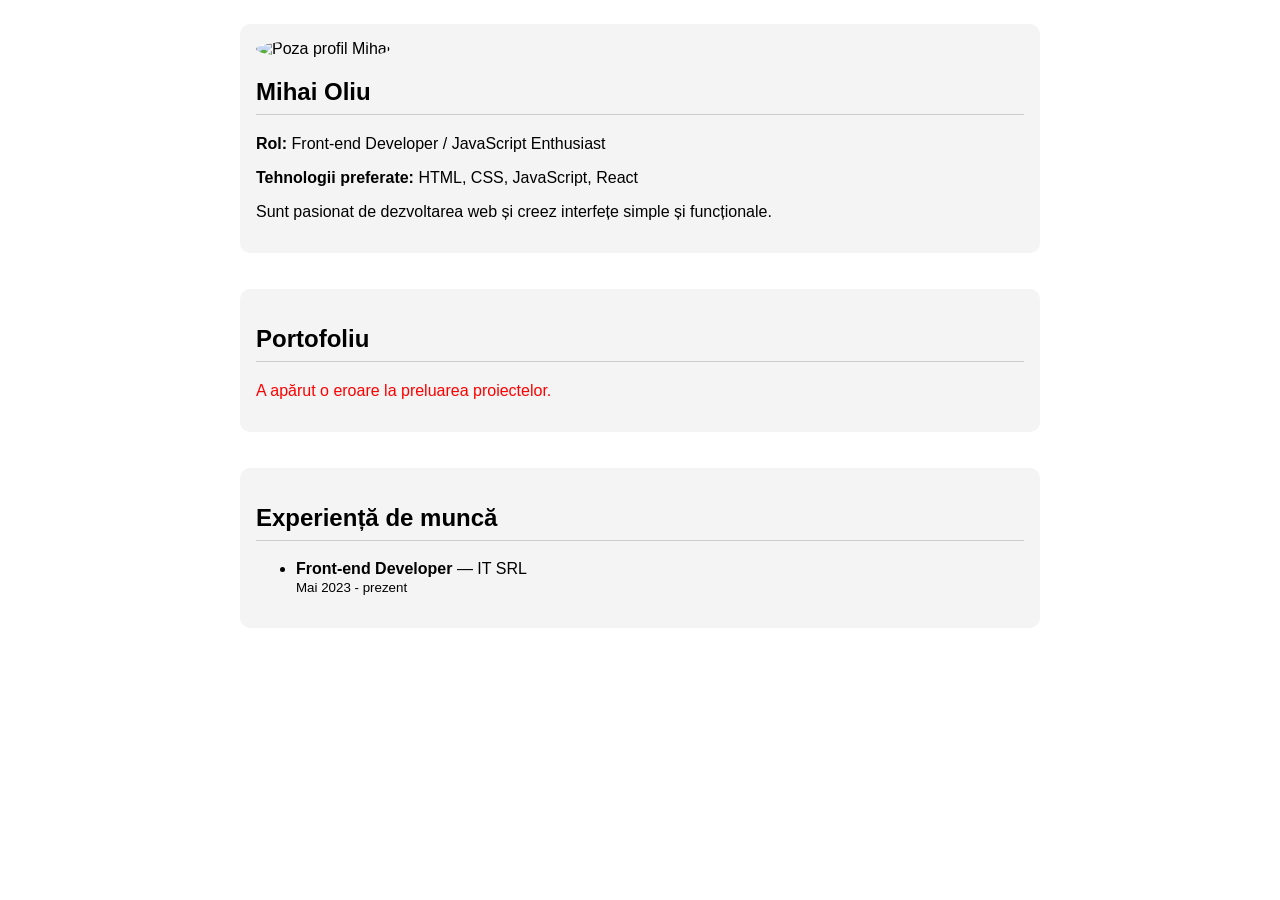
==== index.html @ 2cdfe077 "Introducere main js" ====
<!DOCTYPE html>
<html lang="ro">
<head>
  <meta charset="UTF-8">
  <meta name="viewport" content="width=device-width, initial-scale=1.0">
  <title>CV Mihai — Portofoliu</title>
  <style>
    /* Stilizare simplă ca să separăm clar secțiunile */
    body { font-family: Arial, sans-serif; max-width: 800px; margin: 0 auto; padding: 24px; }
    .profil, .portofoliu, .experienta { margin-bottom: 36px; padding: 16px; border-radius: 10px; background: #f4f4f4; }
    .profil img { width: 120px; border-radius: 50%; }
    h2 { border-bottom: 1px solid #ccc; padding-bottom: 8px; }
  </style>
</head>
<body>
  <!-- Secțiunea 1: Profil -->
  <section class="profil">
    <img src="profil.jpg" alt="Poza profil Mihai" />
    <h2>Mihai Oliu</h2>
    <p><strong>Rol:</strong> Front-end Developer / JavaScript Enthusiast</p>
    <p><strong>Tehnologii preferate:</strong> HTML, CSS, JavaScript, React</p>
    <p>Sunt pasionat de dezvoltarea web și creez interfețe simple și funcționale.</p>
  </section>

  <!-- Secțiunea 2: Portofoliu -->
  <section class="portofoliu">
    <h2>Portofoliu</h2>
    <div id="repo-list">
      <!-- Aici vor apărea repo-urile preluate dinamic de pe GitHub -->
    </div>
  </section>

  <!-- Secțiunea 3: Experiență de muncă -->
  <section class="experienta">
    <h2>Experiență de muncă</h2>
    <ul>
      <!-- Exemplu de job (poți șterge dacă nu ai experiență sau adaugi altceva) -->
      <li>
        <strong>Front-end Developer</strong> — IT SRL<br>
        <small>Mai 2023 - prezent</small>
      </li>
      <!-- Adaugă mai multe aici dacă e cazul -->
    </ul>
  </section>
  <script src="main.js"></script>
</body>
</html>
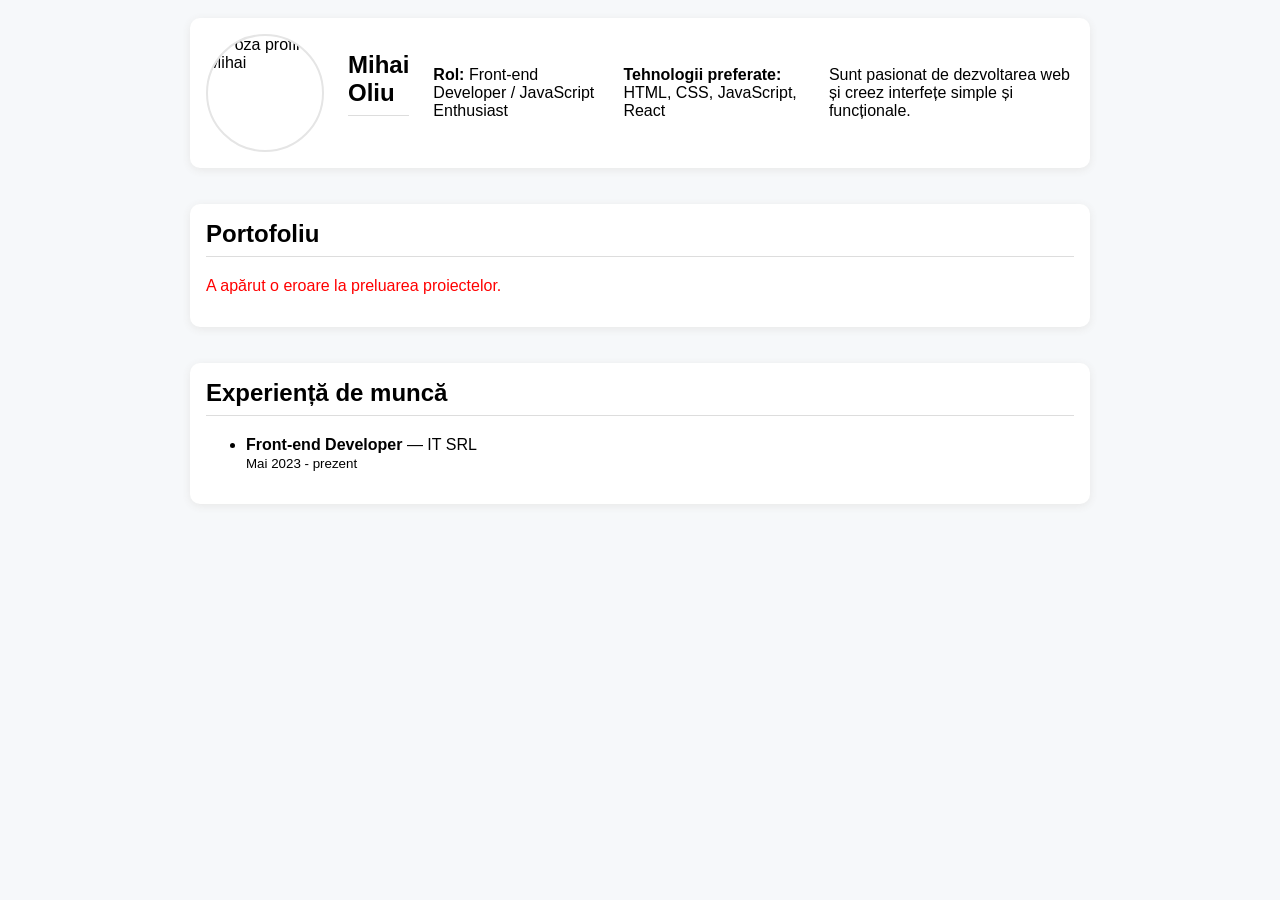
==== commit 9128d213: "Introducere elemente principale de design" ====
--- a/index.html
+++ b/index.html
@@ -4,13 +4,7 @@
   <meta charset="UTF-8">
   <meta name="viewport" content="width=device-width, initial-scale=1.0">
   <title>CV Mihai — Portofoliu</title>
-  <style>
-    /* Stilizare simplă ca să separăm clar secțiunile */
-    body { font-family: Arial, sans-serif; max-width: 800px; margin: 0 auto; padding: 24px; }
-    .profil, .portofoliu, .experienta { margin-bottom: 36px; padding: 16px; border-radius: 10px; background: #f4f4f4; }
-    .profil img { width: 120px; border-radius: 50%; }
-    h2 { border-bottom: 1px solid #ccc; padding-bottom: 8px; }
-  </style>
+  <link rel="stylesheet" href="styles.css">
 </head>
 <body>
   <!-- Secțiunea 1: Profil -->
--- a/styles.css
+++ b/styles.css
@@ -0,0 +1,66 @@
+body {
+  font-family: Arial, sans-serif;
+  max-width: 900px;
+  margin: 0 auto;
+  padding: 18px;
+  background: #f6f8fa;
+}
+.profil, .portofoliu, .experienta {
+  margin-bottom: 36px;
+  padding: 16px;
+  border-radius: 10px;
+  background: #fff;
+  box-shadow: 0 2px 8px #e7e7e7;
+}
+.profil {
+  display: flex;
+  flex-direction: row;
+  align-items: center;
+  gap: 24px;
+}
+.profil img {
+  width: 114px;
+  height: 114px;
+  object-fit: cover;
+  border-radius: 50%;
+  flex-shrink: 0;
+  border: 2px solid #e5e5e5;
+}
+.profil-info {
+  flex: 1;
+}
+.portofoliu .cards {
+  display: flex;
+  flex-wrap: wrap;
+  gap: 18px;
+  justify-content: space-between;
+}
+.portofoliu .cards > div {
+  flex: 1 1 240px;
+  min-width: 220px;
+  max-width: 100%;
+  box-sizing: border-box;
+  background: #fff;
+  border: 1px solid #e2e2e2;
+  border-radius: 10px;
+  padding: 14px;
+  box-shadow: 0 1px 4px #eeeeee;
+}
+@media (max-width: 600px) {
+  .profil {
+    flex-direction: column;
+    align-items: flex-start;
+  }
+  .portofoliu .cards {
+    flex-direction: column;
+    gap: 14px;
+  }
+}
+h2 {
+  border-bottom: 1px solid #ddd;
+  padding-bottom: 8px;
+  margin-top: 0;
+}
+a {
+  color: #1a73e8;
+}
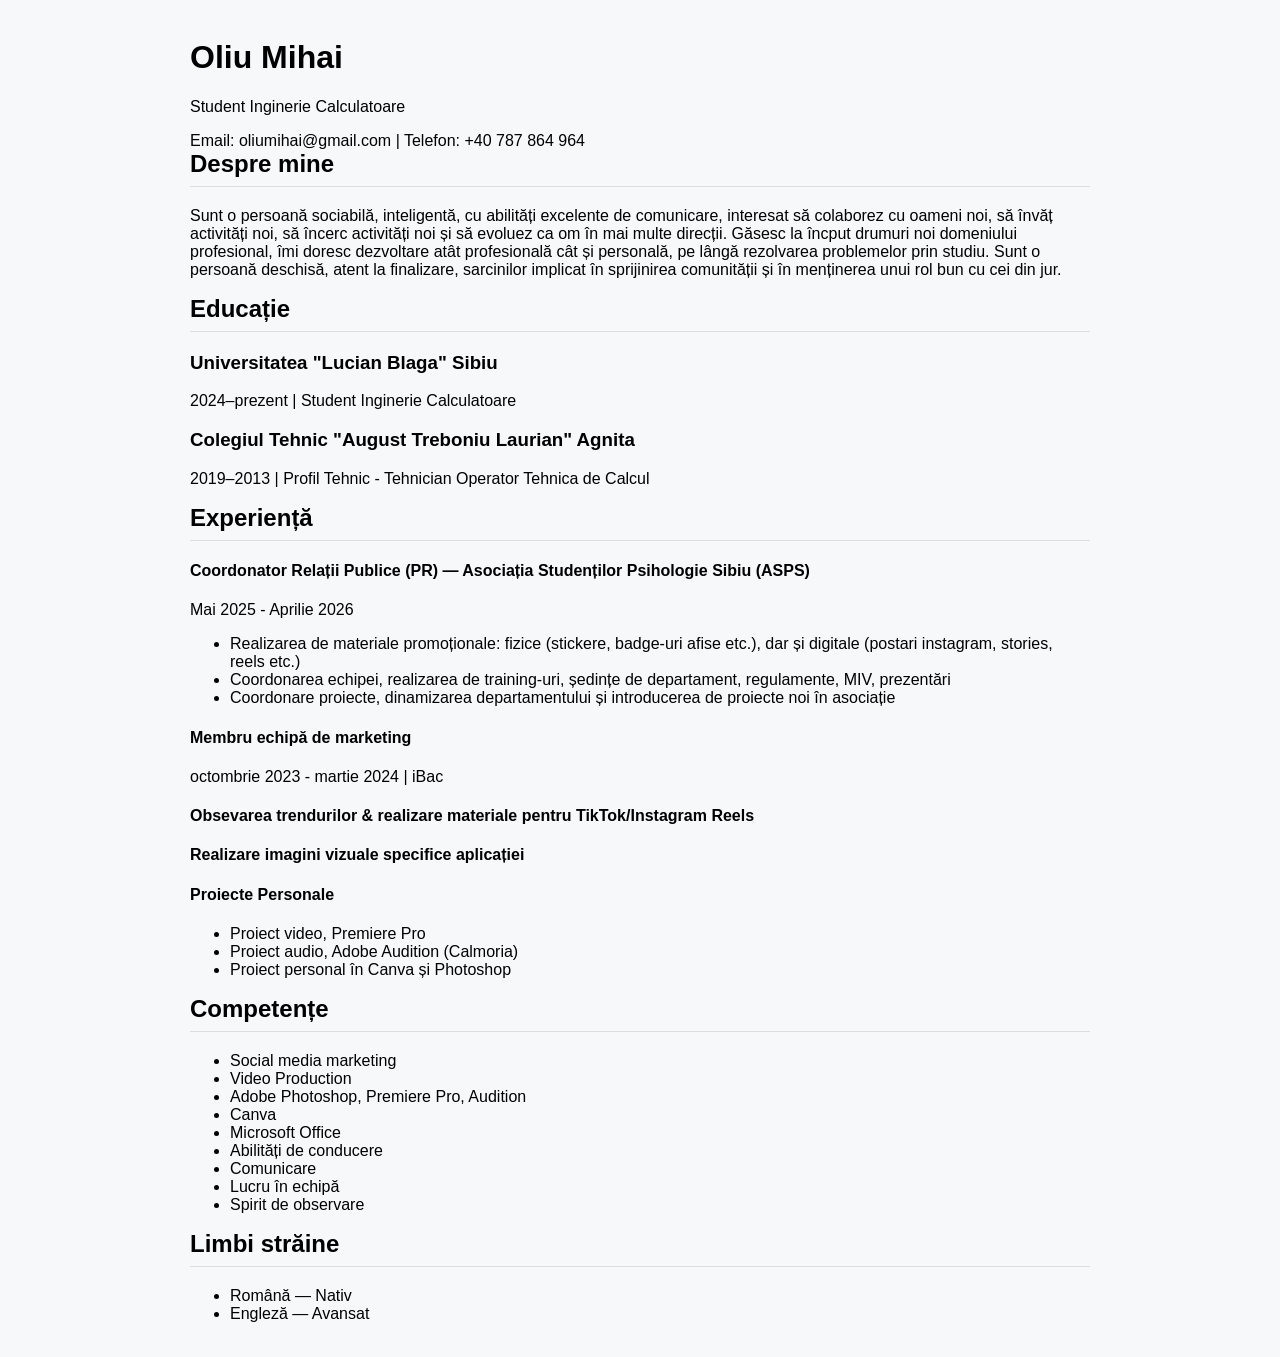
==== commit 33ed557c: "Completare CV - 1" ====
--- a/index.html
+++ b/index.html
@@ -1,41 +1,93 @@
 <!DOCTYPE html>
 <html lang="ro">
 <head>
-  <meta charset="UTF-8">
-  <meta name="viewport" content="width=device-width, initial-scale=1.0">
-  <title>CV Mihai — Portofoliu</title>
-  <link rel="stylesheet" href="styles.css">
+  <meta charset="UTF-8" />
+  <meta name="viewport" content="width=device-width, initial-scale=1.0"/>
+  <title>CV - Oliu Mihai</title>
+  <link rel="stylesheet" href="styles.css"/>
 </head>
 <body>
-  <!-- Secțiunea 1: Profil -->
-  <section class="profil">
-    <img src="profil.jpg" alt="Poza profil Mihai" />
-    <h2>Mihai Oliu</h2>
-    <p><strong>Rol:</strong> Front-end Developer / JavaScript Enthusiast</p>
-    <p><strong>Tehnologii preferate:</strong> HTML, CSS, JavaScript, React</p>
-    <p>Sunt pasionat de dezvoltarea web și creez interfețe simple și funcționale.</p>
-  </section>
+  <header>
+    <h1>Oliu Mihai</h1>
+    <p>Student Inginerie Calculatoare</p>
+    <div class="contact">
+      <span>Email: oliumihai@gmail.com</span> |
+      <span>Telefon: +40 787 864 964</span>
+    </div>
+  </header>
+  <main>
+    <section id="despre-mine">
+      <h2>Despre mine</h2>
+      <p>Sunt o persoană sociabilă, inteligentă, cu abilități excelente de comunicare, interesat să colaborez cu oameni noi, să învăț activități noi, să încerc activități noi și să evoluez ca om în mai multe direcții. Găsesc la încput drumuri noi domeniului profesional, îmi doresc dezvoltare atât profesională cât și personală, pe lângă rezolvarea problemelor prin studiu. Sunt o persoană deschisă, atent la finalizare, sarcinilor implicat în sprijinirea comunității și în menținerea unui rol bun cu cei din jur.</p>
+    </section>
 
-  <!-- Secțiunea 2: Portofoliu -->
-  <section class="portofoliu">
-    <h2>Portofoliu</h2>
-    <div id="repo-list">
-      <!-- Aici vor apărea repo-urile preluate dinamic de pe GitHub -->
-    </div>
-  </section>
+    <section id="educatie">
+      <h2>Educație</h2>
+      <h3>Universitatea "Lucian Blaga" Sibiu</h3>
+      <p>2024–prezent | Student Inginerie Calculatoare</p>
+      <h3>Colegiul Tehnic "August Treboniu Laurian" Agnita</h3>
+      <p>2019–2013 | Profil Tehnic - Tehnician Operator Tehnica de Calcul</p>
+    </section>
 
-  <!-- Secțiunea 3: Experiență de muncă -->
-  <section class="experienta">
-    <h2>Experiență de muncă</h2>
-    <ul>
-      <!-- Exemplu de job (poți șterge dacă nu ai experiență sau adaugi altceva) -->
-      <li>
-        <strong>Front-end Developer</strong> — IT SRL<br>
-        <small>Mai 2023 - prezent</small>
-      </li>
-      <!-- Adaugă mai multe aici dacă e cazul -->
-    </ul>
-  </section>
-  <script src="main.js"></script>
+    <section id="experienta">
+      <h2>Experiență</h2>
+      <div>
+        <h4>Coordonator Relații Publice (PR) — Asociația Studenților Psihologie Sibiu (ASPS)</h4>
+        <p>Mai 2025 - Aprilie 2026</p>
+        <ul>
+          <li>Realizarea de materiale promoționale: fizice (stickere, badge-uri
+afise etc.), dar și digitale (postari instagram, stories, reels etc.)</li>
+          <li>Coordonarea echipei, realizarea de training-uri, ședințe de
+departament, regulamente, MIV, prezentări
+</li>
+          <li>
+            Coordonare proiecte, dinamizarea departamentului și
+introducerea de proiecte noi în asociație
+          </li>
+        </ul>
+      </div>
+      <div>
+        <h4>Membru echipă de marketing</h4>
+        <p>octombrie 2023 - martie 2024 | iBac</p>
+      </div>
+      <div>
+        <h4>Obsevarea trendurilor & realizare materiale pentru TikTok/Instagram Reels</h4>
+      </div>
+      <div>
+        <h4>Realizare imagini vizuale specifice aplicației</h4>
+      </div>
+      <div>
+        <h4>Proiecte Personale</h4>
+        <ul>
+          <li>Proiect video, Premiere Pro</li>
+          <li>Proiect audio, Adobe Audition (Calmoria)</li>
+          <li>Proiect personal în Canva și Photoshop</li>
+        </ul>
+      </div>
+    </section>
+
+    <section id="competente">
+      <h2>Competențe</h2>
+      <ul>
+        <li>Social media marketing</li>
+        <li>Video Production</li>
+        <li>Adobe Photoshop, Premiere Pro, Audition</li>
+        <li>Canva</li>
+        <li>Microsoft Office</li>
+        <li>Abilități de conducere</li>
+        <li>Comunicare</li>
+        <li>Lucru în echipă</li>
+        <li>Spirit de observare</li>
+      </ul>
+    </section>
+
+    <section id="limbi">
+      <h2>Limbi străine</h2>
+      <ul>
+        <li>Română — Nativ</li>
+        <li>Engleză — Avansat</li>
+      </ul>
+    </section>
+  </main>
 </body>
 </html>
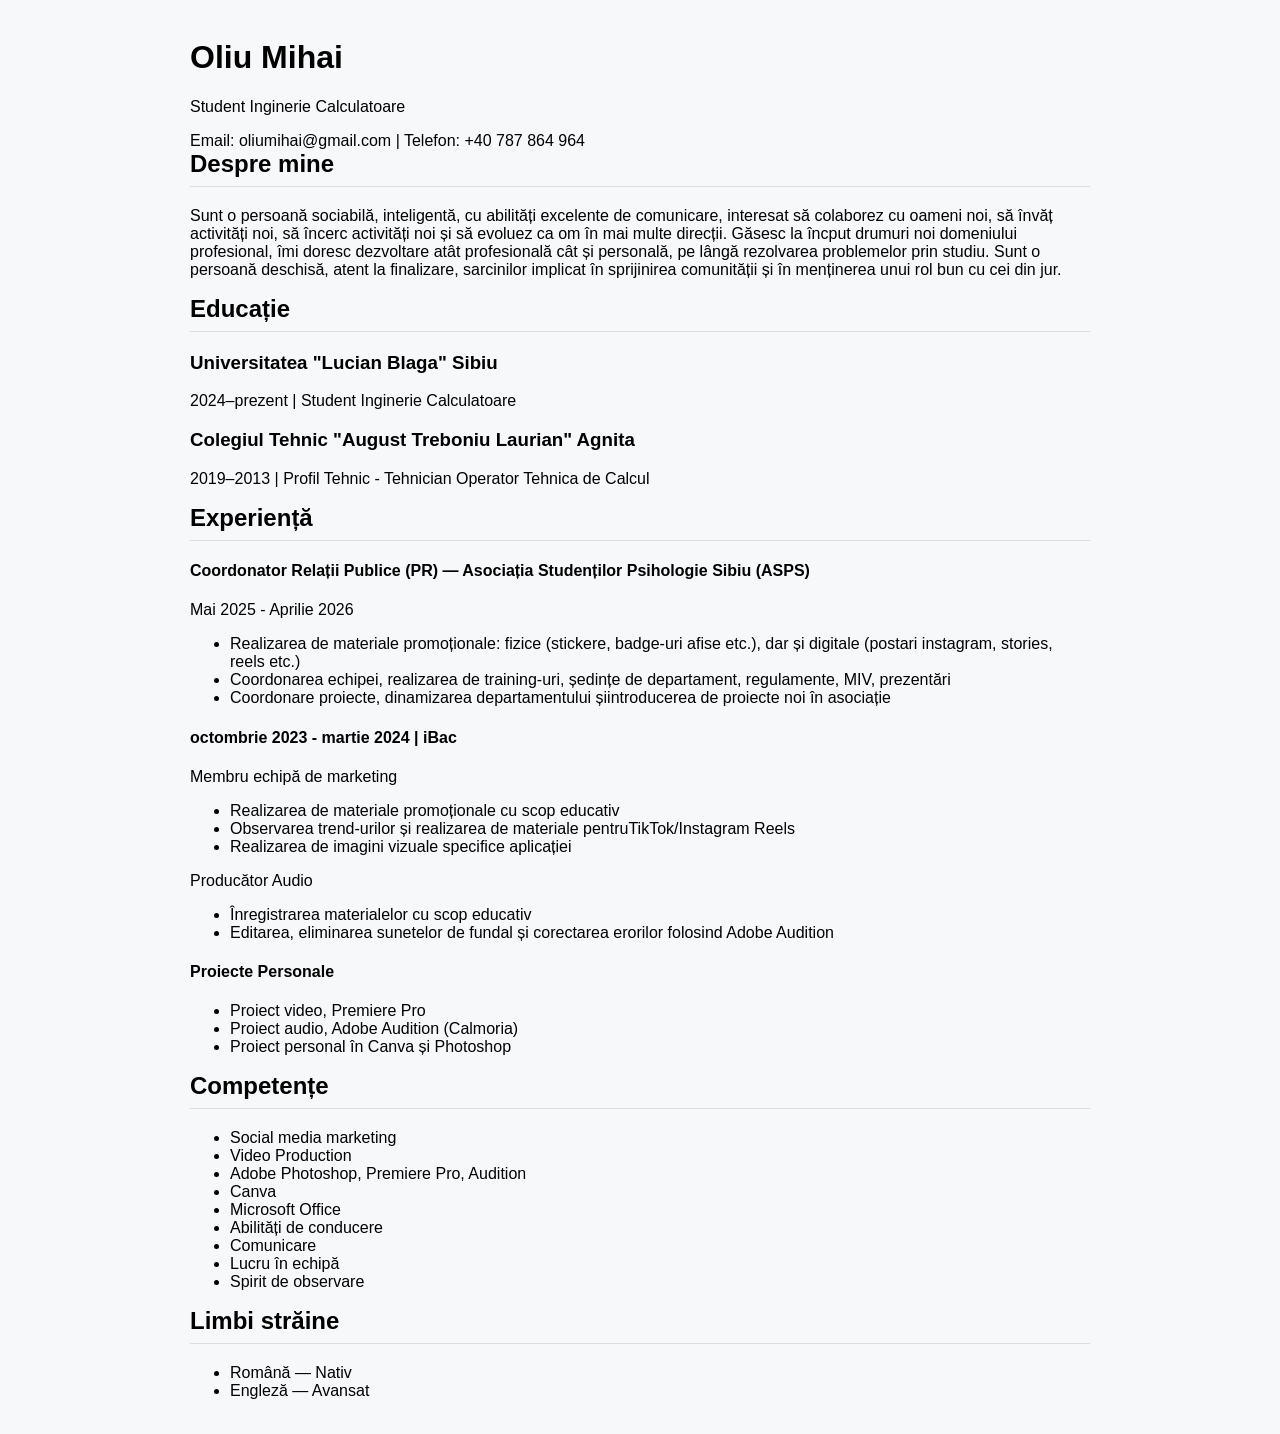
==== commit 8ef93033: "Update informatii CV - 2" ====
--- a/index.html
+++ b/index.html
@@ -35,26 +35,25 @@
         <h4>Coordonator Relații Publice (PR) — Asociația Studenților Psihologie Sibiu (ASPS)</h4>
         <p>Mai 2025 - Aprilie 2026</p>
         <ul>
-          <li>Realizarea de materiale promoționale: fizice (stickere, badge-uri
-afise etc.), dar și digitale (postari instagram, stories, reels etc.)</li>
-          <li>Coordonarea echipei, realizarea de training-uri, ședințe de
-departament, regulamente, MIV, prezentări
-</li>
+          <li>Realizarea de materiale promoționale: fizice (stickere, badge-uri afise etc.), dar și digitale (postari instagram, stories, reels etc.)</li>
+          <li>Coordonarea echipei, realizarea de training-uri, ședințe de departament, regulamente, MIV, prezentări</li>
           <li>
-            Coordonare proiecte, dinamizarea departamentului și
-introducerea de proiecte noi în asociație
-          </li>
+            Coordonare proiecte, dinamizarea departamentului șiintroducerea de proiecte noi în asociație</li>
         </ul>
       </div>
       <div>
-        <h4>Membru echipă de marketing</h4>
-        <p>octombrie 2023 - martie 2024 | iBac</p>
-      </div>
-      <div>
-        <h4>Obsevarea trendurilor & realizare materiale pentru TikTok/Instagram Reels</h4>
-      </div>
-      <div>
-        <h4>Realizare imagini vizuale specifice aplicației</h4>
+        <h4>octombrie 2023 - martie 2024 | iBac</h4>
+        <p>Membru echipă de marketing</p>
+         <ul>
+          <li>Realizarea de materiale promoționale cu scop educativ</li>
+          <li>Observarea trend-urilor și realizarea de materiale pentruTikTok/Instagram Reels</li>
+          <li>Realizarea de imagini vizuale specifice aplicației</li>
+        </ul>
+        <p>Producător Audio</p>
+         <ul>
+          <li>Înregistrarea materialelor cu scop educativ</li>
+          <li>Editarea, eliminarea sunetelor de fundal și corectarea erorilor folosind Adobe Audition</li>
+        </ul>
       </div>
       <div>
         <h4>Proiecte Personale</h4>
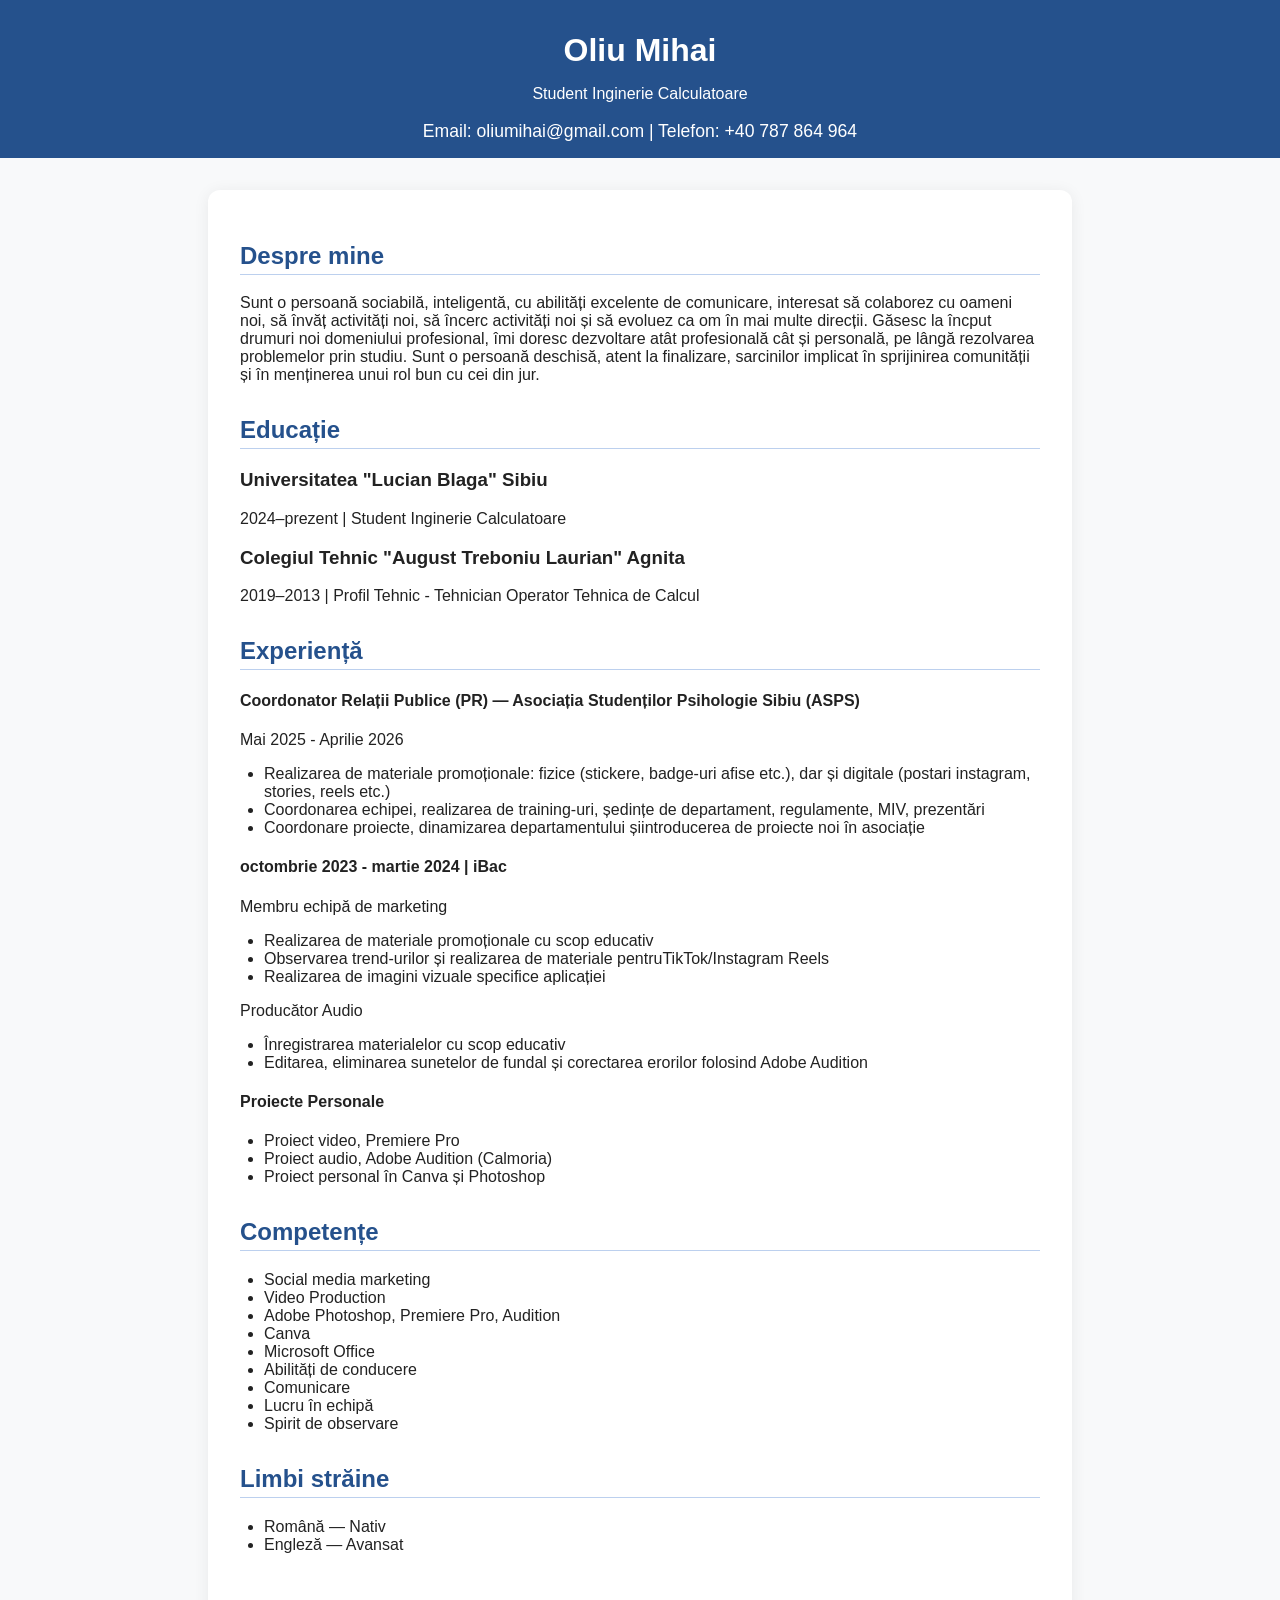
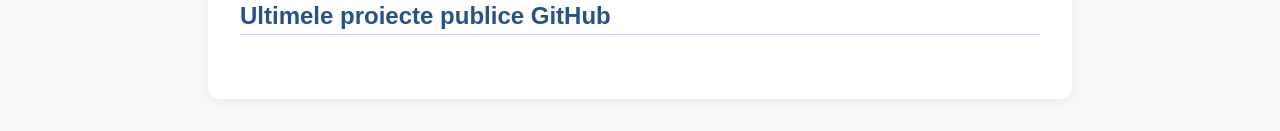
==== commit 5e21b1c8: "Adaugare carduri si stiluri carduri" ====
--- a/index.html
+++ b/index.html
@@ -87,6 +87,11 @@
         <li>Engleză — Avansat</li>
       </ul>
     </section>
+    <section id="proiecte-github">
+  <h2>Ultimele proiecte publice GitHub</h2>
+  <div id="repo-list"></div>
+</section>
   </main>
+  <script src="github-projects.js"></script>
 </body>
 </html>
--- a/styles.css
+++ b/styles.css
@@ -1,66 +1,89 @@
 body {
-  font-family: Arial, sans-serif;
-  max-width: 900px;
-  margin: 0 auto;
-  padding: 18px;
-  background: #f6f8fa;
+  font-family: 'Segoe UI', Arial, sans-serif;
+  background: #f8f9fa;
+  color: #222;
+  margin: 0;
+  padding: 0;
 }
-.profil, .portofoliu, .experienta {
-  margin-bottom: 36px;
-  padding: 16px;
+
+header {
+  background: #25518c;
+  color: white;
+  text-align: center;
+  padding: 2em 1em 1em 1em;
+}
+
+header h1 {
+  margin: 0 0 0.2em 0;
+}
+
+.contact {
+  font-size: 1.1em;
+  margin-top: 1em;
+}
+
+main {
+  max-width: 800px;
+  margin: 2em auto;
+  background: white;
+  padding: 2em;
+  border-radius: 12px;
+  box-shadow: 0 2px 16px rgba(0,0,0,0.07);
+}
+
+main h2 {
+  color: #25518c;
+  border-bottom: 1.5px solid #bcd0ee;
+  padding-bottom: 4px;
+}
+
+section {
+  margin-bottom: 2em;
+}
+
+ul {
+  padding-left: 1.5em;
+}
+
+#proiecte-github {
+  margin-top: 3em;
+}
+#proiecte-github h2 {
+  font-size: 1.5em;
+  margin-bottom: 1em;
+  color: #25518c;
+  border-bottom: 1.5px solid #bcd0ee;
+  padding-bottom: 4px;
+}
+#repo-list {
+  margin-top: 1em;
+}
+.github-card {
+  border: 1px solid #bbb;
+  padding: 14px;
+  margin-bottom: 18px;
   border-radius: 10px;
   background: #fff;
-  box-shadow: 0 2px 8px #e7e7e7;
+  box-shadow: 0 2px 8px #eee;
+  transition: box-shadow 0.2s;
 }
-.profil {
-  display: flex;
-  flex-direction: row;
-  align-items: center;
-  gap: 24px;
+.github-card:hover {
+  box-shadow: 0 4px 16px #ddd;
 }
-.profil img {
-  width: 114px;
-  height: 114px;
-  object-fit: cover;
-  border-radius: 50%;
-  flex-shrink: 0;
-  border: 2px solid #e5e5e5;
+.github-card h3 {
+  margin: 0 0 8px 0;
+  font-size: 1.1em;
 }
-.profil-info {
-  flex: 1;
+.github-card a {
+  color: #0066cc;
+  text-decoration: none;
 }
-.portofoliu .cards {
-  display: flex;
-  flex-wrap: wrap;
-  gap: 18px;
-  justify-content: space-between;
-}
-.portofoliu .cards > div {
-  flex: 1 1 240px;
-  min-width: 220px;
-  max-width: 100%;
-  box-sizing: border-box;
-  background: #fff;
-  border: 1px solid #e2e2e2;
-  border-radius: 10px;
-  padding: 14px;
-  box-shadow: 0 1px 4px #eeeeee;
-}
-@media (max-width: 600px) {
-  .profil {
-    flex-direction: column;
-    align-items: flex-start;
-  }
-  .portofoliu .cards {
-    flex-direction: column;
-    gap: 14px;
-  }
-}
-h2 {
-  border-bottom: 1px solid #ddd;
-  padding-bottom: 8px;
-  margin-top: 0;
-}
-a {
-  color: #1a73e8;
+.github-card a.button {
+  display:inline-block;
+  padding:6px 16px;
+  background:#0070f3;
+  color:#fff;
+  border-radius:6px;
+  text-decoration:none;
+  margin-top: 6px;
 }
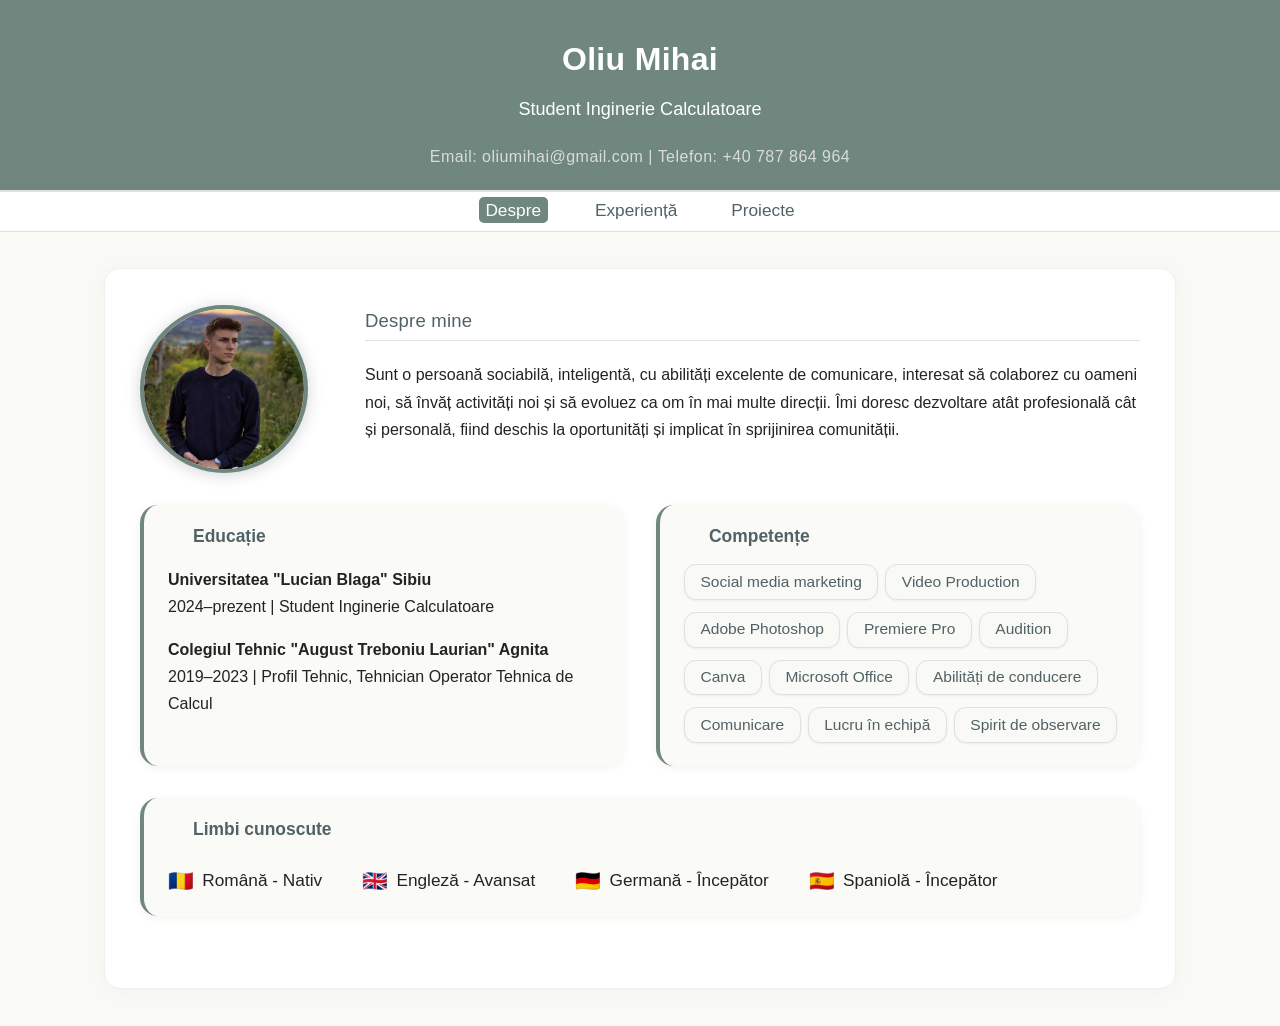
==== commit 0ebcc9d2: "Structurare stie + modificari design" ====
--- a/index.html
+++ b/index.html
@@ -15,83 +15,67 @@
       <span>Telefon: +40 787 864 964</span>
     </div>
   </header>
+  <nav>
+    <ul>
+      <li><a href="index.html" class="active">Despre</a></li>
+      <li><a href="experienta.html">Experiență</a></li>
+      <li><a href="proiecte.html">Proiecte</a></li>
+    </ul>
+  </nav>
   <main>
-    <section id="despre-mine">
-      <h2>Despre mine</h2>
-      <p>Sunt o persoană sociabilă, inteligentă, cu abilități excelente de comunicare, interesat să colaborez cu oameni noi, să învăț activități noi, să încerc activități noi și să evoluez ca om în mai multe direcții. Găsesc la încput drumuri noi domeniului profesional, îmi doresc dezvoltare atât profesională cât și personală, pe lângă rezolvarea problemelor prin studiu. Sunt o persoană deschisă, atent la finalizare, sarcinilor implicat în sprijinirea comunității și în menținerea unui rol bun cu cei din jur.</p>
-    </section>
-
-    <section id="educatie">
-      <h2>Educație</h2>
-      <h3>Universitatea "Lucian Blaga" Sibiu</h3>
-      <p>2024–prezent | Student Inginerie Calculatoare</p>
-      <h3>Colegiul Tehnic "August Treboniu Laurian" Agnita</h3>
-      <p>2019–2013 | Profil Tehnic - Tehnician Operator Tehnica de Calcul</p>
-    </section>
-
-    <section id="experienta">
-      <h2>Experiență</h2>
-      <div>
-        <h4>Coordonator Relații Publice (PR) — Asociația Studenților Psihologie Sibiu (ASPS)</h4>
-        <p>Mai 2025 - Aprilie 2026</p>
-        <ul>
-          <li>Realizarea de materiale promoționale: fizice (stickere, badge-uri afise etc.), dar și digitale (postari instagram, stories, reels etc.)</li>
-          <li>Coordonarea echipei, realizarea de training-uri, ședințe de departament, regulamente, MIV, prezentări</li>
-          <li>
-            Coordonare proiecte, dinamizarea departamentului șiintroducerea de proiecte noi în asociație</li>
-        </ul>
+    <section id="about">
+      <div class="about-container">
+        <div class="about-image">
+          <img src="poza - CV.png" alt="Oliu Mihai" />
+        </div>
+        <div class="about-content">
+          <h2>Despre mine</h2>
+          <p>
+            Sunt o persoană sociabilă, inteligentă, cu abilități excelente de comunicare, interesat să colaborez cu oameni noi, să învăț activități noi și să evoluez ca om în mai multe direcții. Îmi doresc dezvoltare atât profesională cât și personală, fiind deschis la oportunități și implicat în sprijinirea comunității.
+          </p>
+        </div>
       </div>
-      <div>
-        <h4>octombrie 2023 - martie 2024 | iBac</h4>
-        <p>Membru echipă de marketing</p>
-         <ul>
-          <li>Realizarea de materiale promoționale cu scop educativ</li>
-          <li>Observarea trend-urilor și realizarea de materiale pentruTikTok/Instagram Reels</li>
-          <li>Realizarea de imagini vizuale specifice aplicației</li>
-        </ul>
-        <p>Producător Audio</p>
-         <ul>
-          <li>Înregistrarea materialelor cu scop educativ</li>
-          <li>Editarea, eliminarea sunetelor de fundal și corectarea erorilor folosind Adobe Audition</li>
-        </ul>
-      </div>
-      <div>
-        <h4>Proiecte Personale</h4>
-        <ul>
-          <li>Proiect video, Premiere Pro</li>
-          <li>Proiect audio, Adobe Audition (Calmoria)</li>
-          <li>Proiect personal în Canva și Photoshop</li>
-        </ul>
+      <div class="about-grid">
+        <div class="info-card education-card">
+          <h3><i class="fa-solid fa-graduation-cap"></i> Educație</h3>
+          <div class="education-list">
+            <div class="education-item">
+              <strong>Universitatea "Lucian Blaga" Sibiu</strong><br />
+              2024–prezent | Student Inginerie Calculatoare
+            </div>
+            <div class="education-item">
+              <strong>Colegiul Tehnic "August Treboniu Laurian" Agnita</strong><br />
+              2019–2023 | Profil Tehnic, Tehnician Operator Tehnica de Calcul
+            </div>
+          </div>
+        </div>
+        <div class="info-card">
+          <h3><i class="fa-solid fa-lightbulb"></i> Competențe</h3>
+          <div class="badges">
+            <span class="badge">Social media marketing</span>
+            <span class="badge">Video Production</span>
+            <span class="badge">Adobe Photoshop</span>
+            <span class="badge">Premiere Pro</span>
+            <span class="badge">Audition</span>
+            <span class="badge">Canva</span>
+            <span class="badge">Microsoft Office</span>
+            <span class="badge">Abilități de conducere</span>
+            <span class="badge">Comunicare</span>
+            <span class="badge">Lucru în echipă</span>
+            <span class="badge">Spirit de observare</span>
+          </div>
+        </div>
+        <div class="info-card languages-card">
+          <h3><i class="fa-solid fa-language"></i> Limbi cunoscute</h3>
+          <div class="languages-list">
+            <div class="language-item"><span class="flag">🇷🇴</span> Română - Nativ</div>
+            <div class="language-item"><span class="flag">🇬🇧</span> Engleză - Avansat</div>
+            <div class="language-item"><span class="flag">🇩🇪</span> Germană - Începător</div>
+            <div class="language-item"><span class="flag">🇪🇸</span> Spaniolă - Începător</div>
+          </div>
+        </div>
       </div>
     </section>
-
-    <section id="competente">
-      <h2>Competențe</h2>
-      <ul>
-        <li>Social media marketing</li>
-        <li>Video Production</li>
-        <li>Adobe Photoshop, Premiere Pro, Audition</li>
-        <li>Canva</li>
-        <li>Microsoft Office</li>
-        <li>Abilități de conducere</li>
-        <li>Comunicare</li>
-        <li>Lucru în echipă</li>
-        <li>Spirit de observare</li>
-      </ul>
-    </section>
-
-    <section id="limbi">
-      <h2>Limbi străine</h2>
-      <ul>
-        <li>Română — Nativ</li>
-        <li>Engleză — Avansat</li>
-      </ul>
-    </section>
-    <section id="proiecte-github">
-  <h2>Ultimele proiecte publice GitHub</h2>
-  <div id="repo-list"></div>
-</section>
   </main>
-  <script src="github-projects.js"></script>
 </body>
 </html>
--- a/styles.css
+++ b/styles.css
@@ -1,89 +1,390 @@
 body {
   font-family: 'Segoe UI', Arial, sans-serif;
-  background: #f8f9fa;
-  color: #222;
+  background: #f9f9f6;
+  color: #232323;
   margin: 0;
   padding: 0;
-}
-
+  line-height: 1.7;
+}
 header {
-  background: #25518c;
-  color: white;
+  background: #70877f;
+  color: #fff;
   text-align: center;
-  padding: 2em 1em 1em 1em;
-}
-
+  padding: 2em 1em 1.2em 1em;
+  border-bottom: 2.5px solid #e0e0e0;
+}
 header h1 {
-  margin: 0 0 0.2em 0;
-}
-
+  margin: 0 0 0.25em 0;
+  letter-spacing: 0.01em;
+}
+header p {
+  margin-top: 0;
+  font-size: 1.13em;
+  font-weight: 300;
+}
 .contact {
-  font-size: 1.1em;
-  margin-top: 1em;
-}
-
+  font-size: 1em;
+  margin-top: 0.5em;
+  color: #e0e0e0;
+  opacity: 0.95;
+  letter-spacing: 0.03em;
+}
+nav {
+  background: #fff;
+  border-bottom: 1.5px solid #e0e0e0;
+}
+nav ul {
+  display: flex;
+  justify-content: center;
+  margin: 0;
+  padding: 0.3em 0;
+  list-style: none;
+  gap: 2.5em;
+}
+nav li {
+  margin: 0;
+}
+nav a {
+  color: #506266;
+  font-weight: 500;
+  padding: 0.2em 0.4em 0.18em 0.4em;
+  text-decoration: none;
+  border-radius: 5px;
+  font-size: 1.08em;
+  transition: background 0.16s, color 0.13s;
+}
+nav a.active, nav a:hover, nav a:focus {
+  background: #70877f;
+  color: #fff;
+}
+/* Adaptează pentru mobile nav */
+@media (max-width: 570px) {
+  nav ul {
+    gap: 1.2em;
+  }
+  nav a {
+    font-size: 0.99em;
+    padding: 0.26em 0.55em;
+  }
+}
 main {
-  max-width: 800px;
-  margin: 2em auto;
-  background: white;
-  padding: 2em;
-  border-radius: 12px;
-  box-shadow: 0 2px 16px rgba(0,0,0,0.07);
-}
-
+  max-width: 1000px;
+  margin: 2.3em auto;
+  background: #fff;
+  padding: 2.2em 2.2em 2em 2.2em;
+  border-radius: 16px;
+  box-shadow: 0 2px 16px rgba(170, 156, 126, 0.07);
+  border: 1px solid #f2f1ee;
+}
+section {
+  margin-bottom: 2.5em;
+}
 main h2 {
-  color: #25518c;
-  border-bottom: 1.5px solid #bcd0ee;
+  color: #506266;
+  border-bottom: 1.5px solid #e0e0e0;
   padding-bottom: 4px;
-}
-
-section {
-  margin-bottom: 2em;
-}
-
+  margin-top: 0;
+  margin-bottom: 1.1em;
+  font-size: 1.16em;
+  font-weight: 500;
+  letter-spacing: 0.01em;
+}
+h3 {
+  color: #70877f;
+  margin-top: 0.9em;
+  font-size: 1.03em;
+}
 ul {
   padding-left: 1.5em;
-}
-
-#proiecte-github {
+  margin-bottom: 0.9em;
+}
+li {
+  margin-bottom: 0.35em;
+}
+.about-container {
+  display: flex;
+  gap: 2em;
+  align-items: flex-start;
+  margin-bottom: 2em;
+}
+.about-image {
+  display: flex;
+  align-items: flex-start;
+  min-width: 160px;
+  margin-right: 25px;
+}
+.about-image img {
+  width: 160px;
+  height: 160px;
+  object-fit: cover;
+  border-radius: 50%;
+  border: 4px solid #70877f;
+  box-shadow: 0 2px 16px #d5d5d5;
+  background: #e0e0e0;
+}
+.about-content {
+  flex: 1 1 0;
+  min-width: 0;
+}
+.about-grid {
+  display: flex;
+  gap: 2.2em;
+  flex-wrap: wrap;
+  margin-top: 1.5em;
+}
+.about-grid > div {
+  flex: 1 1 180px;
+  min-width: 180px;
+}
+.exp-block {
+  margin-bottom: 2em;
+}
+.exp-block .timp {
+  font-size: 0.97em;
+  color: #506266;
+  display: block;
+  margin-bottom: 0.5em;
+}
+#projects {
   margin-top: 3em;
-}
-#proiecte-github h2 {
-  font-size: 1.5em;
-  margin-bottom: 1em;
-  color: #25518c;
-  border-bottom: 1.5px solid #bcd0ee;
-  padding-bottom: 4px;
 }
 #repo-list {
   margin-top: 1em;
 }
+
+.about-grid {
+  display: grid;
+  grid-template-columns: 1fr 1fr;
+  grid-template-rows: auto auto;
+  gap: 2em;
+}
+
+.education-card { grid-column: 1; grid-row: 1; }
+.info-card:not(.education-card):not(.languages-card) { grid-column: 2; grid-row: 1; }
+.languages-card { grid-column: 1 / span 2; grid-row: 2; }
+
+/* Carduri generale */
+.info-card {
+  background: #fafaf7;
+  border-radius: 18px;
+  box-shadow: 0 2px 10px #f2f2f0;
+  border-left: 4px solid #70877f;
+  padding: 1.1em 1.2em 1.1em 1.5em;
+  margin-bottom: 0;
+  display: flex;
+  flex-direction: column;
+}
+
+/* Titlu cu icon */
+.info-card h3 {
+  margin-top: 0;
+  margin-bottom: 0.7em;
+  font-size: 1.09em;
+  font-weight: 600;
+  color: #506266;
+  display: flex;
+  align-items: center;
+  gap: 7px;
+}
+.info-card .fa-solid {
+  color: #70877f;
+  font-size: 1.09em;
+  min-width: 18px;
+}
+
+/* Educație - fără bullet, fiecare diploma e "row" cu spacing */
+.education-list {
+  display: flex;
+  flex-direction: column;
+  gap: 1em;
+  margin: 0.1em 0 0.2em 0;
+}
+.education-item {
+  padding-left: 0;
+}
+
+/* Competențe - badge-uri */
+.badges {
+  display: flex;
+  flex-wrap: wrap;
+  gap: 7px;
+  margin-top: 0;
+}
+.badge {
+  background: #f9f9f6;
+  border: 1px solid #e0e0e0;
+  color: #506266;
+  border-radius: 12px;
+  padding: 0.24em 1em;
+  font-size: 0.97em;
+  box-shadow: 0 1px 2px #ededed;
+  font-weight: 500;
+  margin-bottom: 5px;
+}
+
+/* Limbi - fără bullet, practic ca un card cu rânduri */
+.languages-list {
+  display: flex;
+  flex-wrap: wrap;
+  gap: 1.1em 2.5em;
+  margin-top: 0.4em;
+}
+.language-item {
+  padding-left: 0;
+  font-size: 1.08em;
+  display: flex;
+  align-items: center;
+}
+.flag {
+  font-size: 1.19em;
+  margin-right: 0.4em;
+}
+
+/* Responsive */
+@media (max-width: 900px) {
+  .about-grid {
+    grid-template-columns: 1fr;
+    grid-template-rows: auto auto auto;
+    gap: 1.1em;
+  }
+  .education-card { grid-column: 1; grid-row: 1; }
+  .info-card:not(.education-card):not(.languages-card) { grid-column: 1; grid-row: 2; }
+  .languages-card { grid-column: 1; grid-row: 3; }
+}
+/* Responsive grid ajustat */
+@media (max-width: 1000px) {
+  .about-grid {
+    gap: 1em;
+  }
+  .info-card {
+    min-width: 180px;
+    border-left-width: 3px;
+    padding: 1em 0.7em 1em 1.1em;
+  }
+}
+@media (max-width: 700px) {
+  .about-grid {
+    flex-direction: column;
+    gap: 1em;
+  }
+  .info-card {
+    min-width: 0;
+  }
+}
+
 .github-card {
-  border: 1px solid #bbb;
-  padding: 14px;
-  margin-bottom: 18px;
-  border-radius: 10px;
+  border: 1px solid #e0e0e0;
   background: #fff;
-  box-shadow: 0 2px 8px #eee;
-  transition: box-shadow 0.2s;
+  border-radius: 14px;
+  padding: 1.12em 1.2em 1.05em 1.2em;
+  margin-bottom: 20px;
+  box-shadow: 0 2px 8px #f0eee9;
+  transition: box-shadow 0.17s, transform 0.13s;
+  min-height: 125px;
+  display: flex;
+  flex-direction: column;
+  justify-content: space-between;
 }
 .github-card:hover {
-  box-shadow: 0 4px 16px #ddd;
+  box-shadow: 0 6px 20px #e0e0e0;
+  transform: translateY(-2.5px) scale(1.012);
 }
 .github-card h3 {
-  margin: 0 0 8px 0;
-  font-size: 1.1em;
+  margin: 0 0 0.4em 0;
+  font-size: 1.08em;
+  font-weight: 500;
 }
 .github-card a {
-  color: #0066cc;
+  color: #506266;
+  text-decoration: underline;
+  transition: color 0.15s;
+}
+.github-card a:hover, .github-card a:focus {
+  color: #70877f;
   text-decoration: none;
 }
-.github-card a.button {
+.github-card a.button, .btn-accent {
   display:inline-block;
-  padding:6px 16px;
-  background:#0070f3;
+  padding:6px 18px;
+  background:#70877f;
   color:#fff;
   border-radius:6px;
   text-decoration:none;
-  margin-top: 6px;
+  margin-top: 9px;
+  font-size: 1em;
+  border:none;
+  transition: background 0.14s, color 0.12s;
+  text-align:center;
+}
+.github-card a.button:hover, .btn-accent:hover {
+  background: #506266;
+  color: #e0e0e0;
+}
+@media (max-width: 1000px) {
+  main {
+    max-width: 97vw;
+    padding: 1.3em 0.8em 1.3em 0.8em;
+  }
+  .about-grid,
+  .about-container {
+    gap: 1em;
+  }
+}
+@media (max-width: 700px) {
+  .about-container {
+    flex-direction: column;
+    align-items: center;
+  }
+  .about-image {
+    margin-right: 0;
+    margin-bottom: 15px;
+    justify-content: center;
+    width: 100%;
+  }
+  .about-image img {
+    margin-bottom: 0;
+  }
+  .about-content {
+    width: 100%;
+  }
+  .about-grid {
+    flex-direction: column;
+    gap: 1em;
+  }
+}
+@media (max-width: 480px) {
+  header {
+    font-size: 0.97em;
+    padding: 1.2em 0.2em 0.5em 0.2em;
+  }
+  main {
+    border-radius: 0;
+    margin: 0;
+    padding: 0.7em 0.25em 1.1em 0.25em;
+    box-shadow: none;
+  }
+  section {
+    margin-bottom: 1.4em;
+  }
+  .about-grid {
+    flex-direction: column;
+    gap: 0.8em;
+  }
+  .github-card {
+    padding: 0.7em;
+    border-radius: 8px;
+    font-size: 0.96em;
+  }
+  .github-card h3 {
+    font-size: 1em;
+  }
+  .github-card a.button {
+    width: 100%;
+    font-size: 1em;
+    margin-top: 7px;
+  }
+  .contact {
+    font-size: 0.96em;
+    padding: 0 1px;
+  }
 }
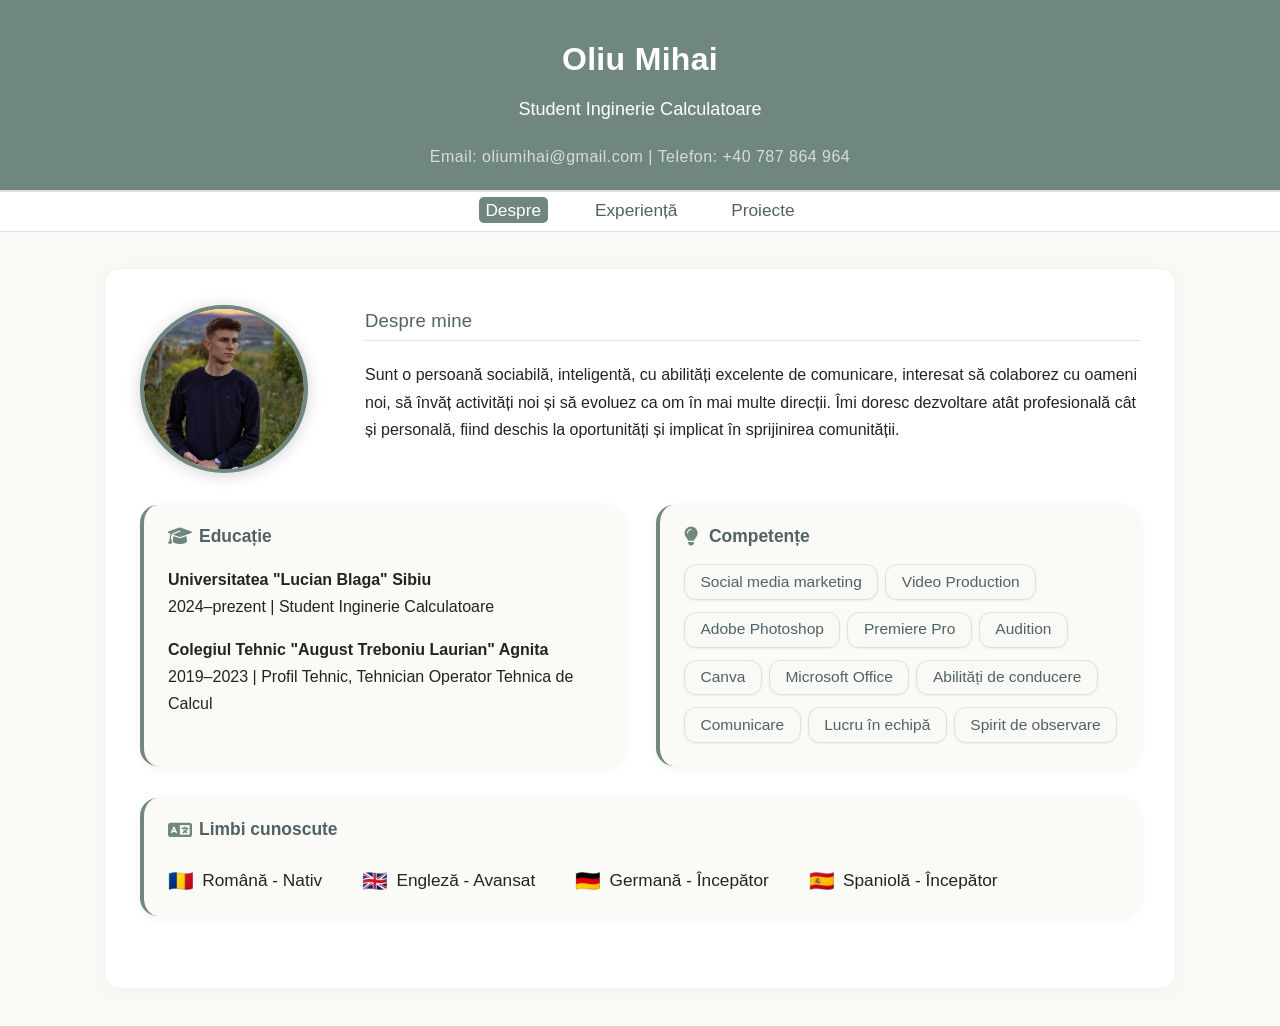
==== commit 716dbbaf: "Adaugare json, eliminare portofoliu si teste" ====
--- a/index.html
+++ b/index.html
@@ -5,6 +5,7 @@
   <meta name="viewport" content="width=device-width, initial-scale=1.0"/>
   <title>CV - Oliu Mihai</title>
   <link rel="stylesheet" href="styles.css"/>
+  <link rel="stylesheet" href="https://cdnjs.cloudflare.com/ajax/libs/font-awesome/6.4.0/css/all.min.css"/>
 </head>
 <body>
   <header>
--- a/styles.css
+++ b/styles.css
@@ -387,4 +387,53 @@
     font-size: 0.96em;
     padding: 0 1px;
   }
+}
+
+#filter-bar {
+  display: flex;
+  flex-wrap: wrap;
+  gap: 0.7em;
+  margin-top: 0.7em;
+  margin-bottom: 1.3em;
+  align-items: center;
+}
+#filter-bar input,
+#filter-bar select {
+  padding: 0.5em 0.9em;
+  border: 1px solid #e0e0e0;
+  border-radius: 6px;
+  font-size: 1.04em;
+  background: #fafaf7;
+  color: #506266;
+}
+#filter-bar input:focus,
+#filter-bar select:focus {
+  outline: 2px solid #70877f33;
+  border-color: #70877f;
+}
+
+.spinner {
+  border: 4px solid #e0e0e0;
+  border-top: 4px solid #70877f;
+  border-radius: 50%;
+  width: 36px;
+  height: 36px;
+  margin: 2em auto 0.7em auto;
+  animation: spin 0.85s linear infinite;
+}
+@keyframes spin {
+  0% { transform: rotate(0deg);}
+  100% { transform: rotate(360deg);}
+}
+
+.error-message {
+  color: #fff;
+  background: #d75044;
+  padding: 1em 1.3em;
+  border-radius: 10px;
+  margin-top: 1em;
+  font-weight: 500;
+  text-align: center;
+  box-shadow: 0 1px 8px #f2ddddee;
+  max-width: 99vw;
 }
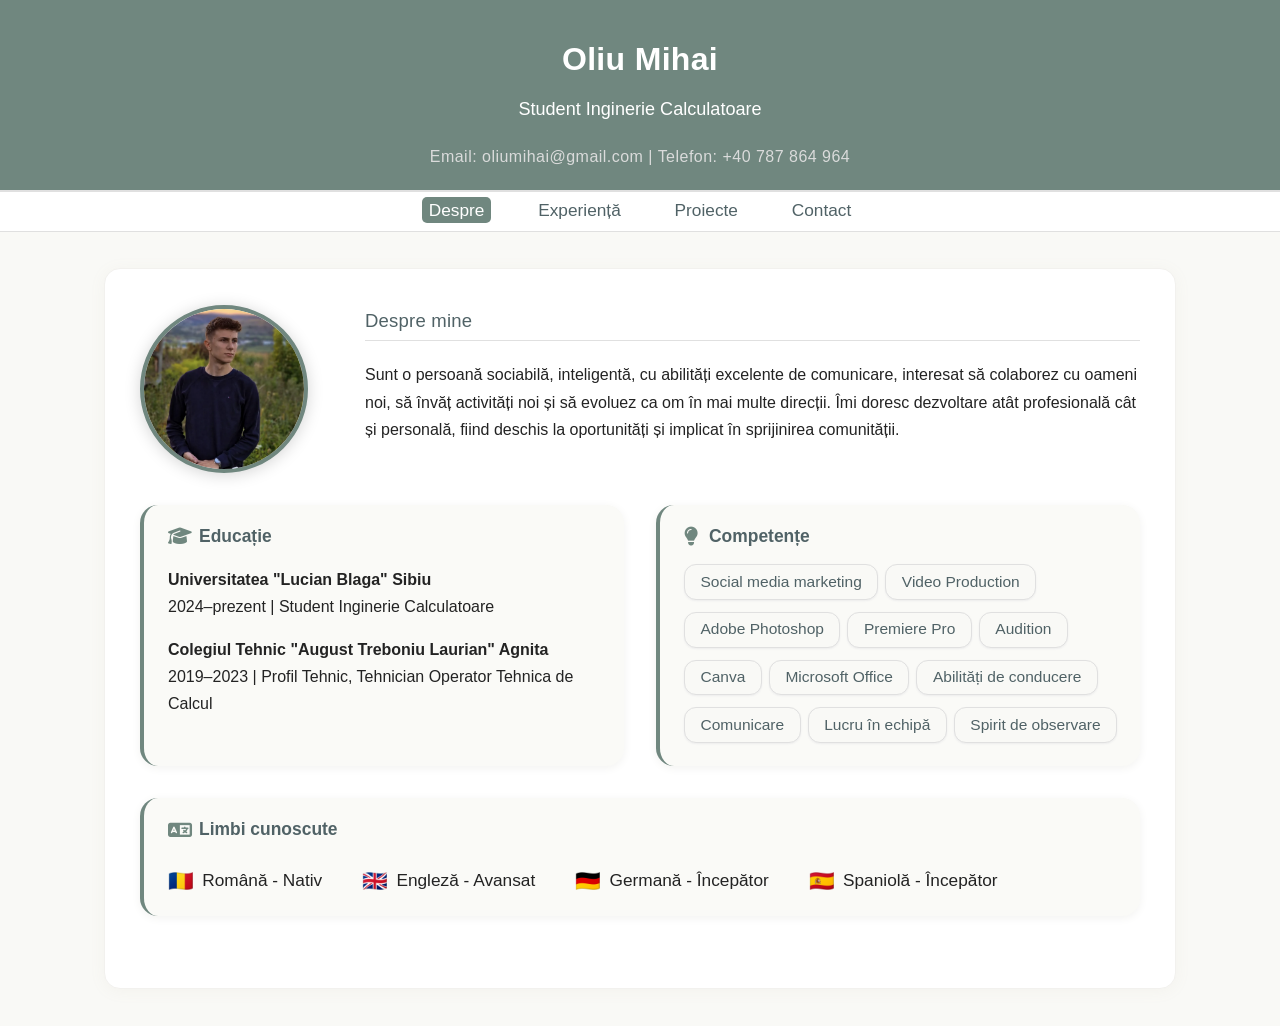
==== commit 826ffd54: "Adaugare formular de contact" ====
--- a/index.html
+++ b/index.html
@@ -21,6 +21,7 @@
       <li><a href="index.html" class="active">Despre</a></li>
       <li><a href="experienta.html">Experiență</a></li>
       <li><a href="proiecte.html">Proiecte</a></li>
+      <li><a href="contact.html">Contact</a></li>
     </ul>
   </nav>
   <main>
--- a/styles.css
+++ b/styles.css
@@ -436,4 +436,142 @@
   text-align: center;
   box-shadow: 0 1px 8px #f2ddddee;
   max-width: 99vw;
+}
+
+/* Styling Pagina Contact */
+
+
+#contact-section {
+  max-width: 700px;
+  margin: 0 auto;
+  padding: 20px;
+}
+
+.section-subtitle {
+  text-align: center;
+  color: #666;
+  margin-bottom: 30px;
+}
+
+.contact-container {
+  background: #fff;
+  padding: 30px;
+  border-radius: 12px;
+  box-shadow: 0 4px 15px rgba(0, 0, 0, 0.08);
+}
+
+.form-group {
+  margin-bottom: 20px;
+  display: flex;
+  flex-direction: column;
+}
+
+.form-group label {
+  font-weight: 600;
+  margin-bottom: 8px;
+  color: #333;
+}
+
+.form-group input,
+.form-group textarea {
+  width: 100%;
+  padding: 12px 15px;
+  border: 1px solid #ddd;
+  border-radius: 8px;
+  font-family: inherit;
+  font-size: 0.95rem;
+  transition: border-color 0.3s ease, box-shadow 0.3s ease;
+  box-sizing: border-box;
+}
+
+.form-group input:focus,
+.form-group textarea:focus {
+  outline: none;
+  border-color: #007bff;
+  box-shadow: 0 0 0 3px rgba(0, 123, 255, 0.15);
+}
+
+.btn-submit {
+  width: 100%;
+  padding: 14px;
+  background-color: #70877f;
+  color: #fff;
+  border: none;
+  border-radius: 8px;
+  font-size: 1rem;
+  font-weight: 600;
+  cursor: pointer;
+  transition: background-color 0.3s ease;
+  display: flex;
+  align-items: center;
+  justify-content: center;
+  gap: 10px;
+}
+
+.btn-submit:hover {
+  background-color: #84a398
+}
+
+.form-status {
+  margin-top: 15px;
+  padding: 10px;
+  border-radius: 6px;
+  text-align: center;
+  display: none;
+}
+
+.form-status.success {
+  display: block;
+  background-color: #d4edda;
+  color: #155724;
+  border: 1px solid #c3e6cb;
+}
+
+.form-status.error {
+  display: block;
+  background-color: #f8d7da;
+  color: #721c24;
+  border: 1px solid #f5c6cb;
+}
+
+/* Stări eroare input */
+.form-group input.input-error,
+.form-group textarea.input-error {
+  border-color: #d9534f;
+  background-color: #fff8f8;
+}
+
+/* Mesaje mici de eroare sub câmpuri */
+.error-text {
+  color: #d9534f;
+  font-size: 0.85rem;
+  margin-top: 5px;
+  display: none;
+}
+
+.required {
+  color: #d9534f;
+}
+
+/* Container status global */
+.form-status {
+  margin-top: 20px;
+  padding: 12px 16px;
+  border-radius: 8px;
+  font-weight: 500;
+  display: none;
+}
+
+.form-status.success {
+  display: block;
+  background-color: #d4edda;
+  color: #155724;
+  border: 1px solid #c3e6cb;
+}
+
+.form-status.error {
+  display: block;
+  background-color: #f8d7da;
+  color: #721c24;
+  border: 1px solid #f5c6cb;
 }
